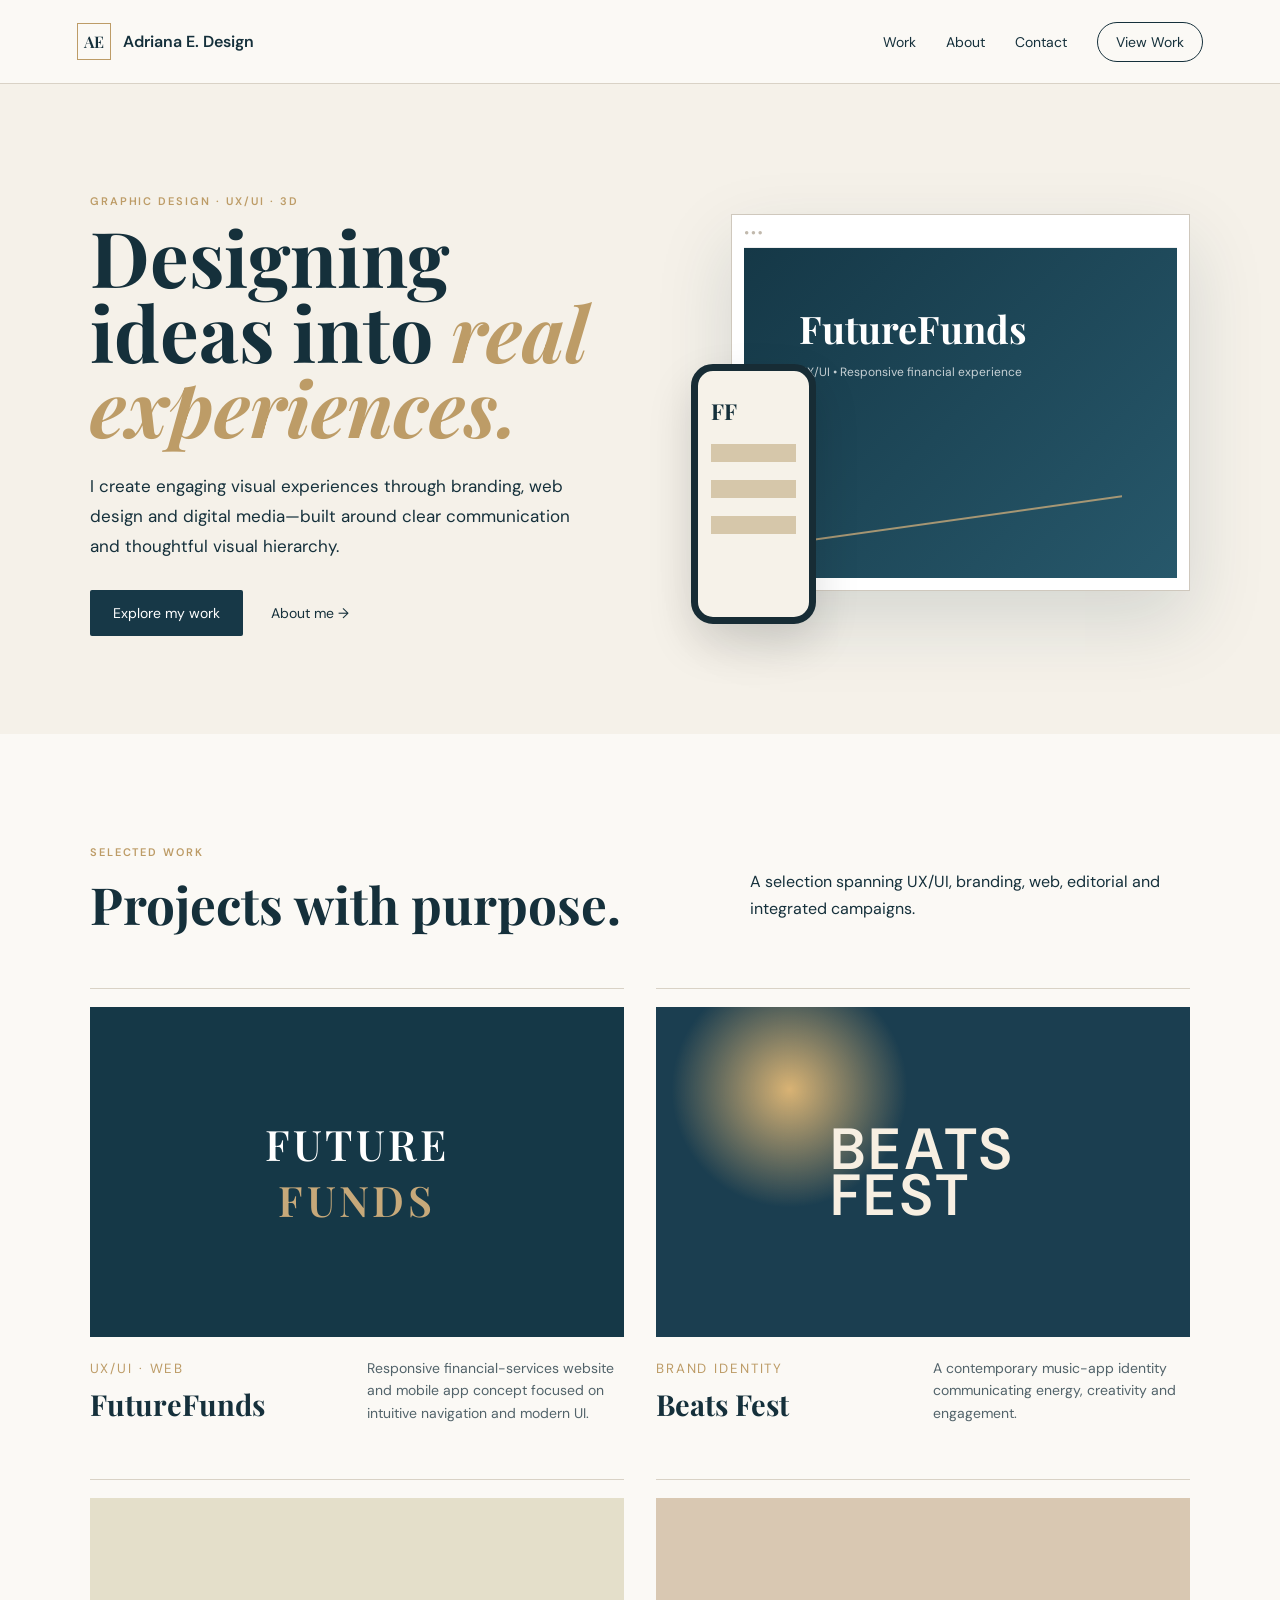
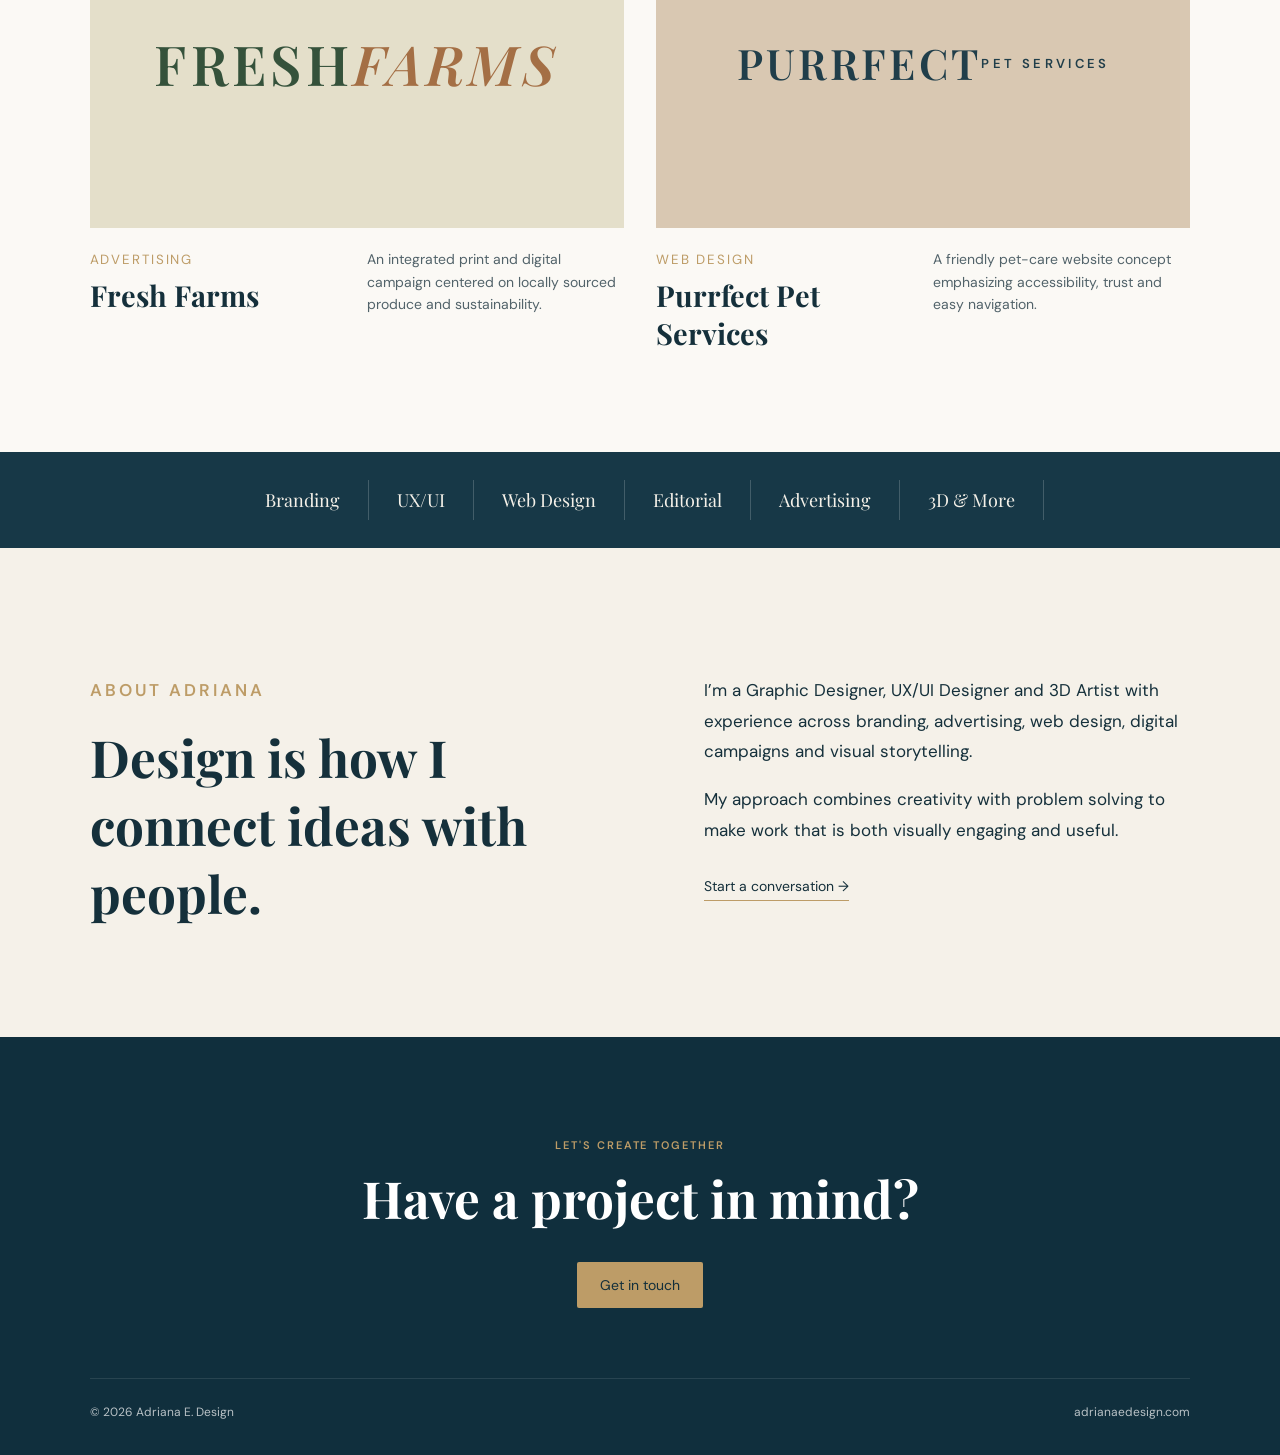
==== index.html @ b7774342 "Add files via upload Add initial Adriana E. Design portfolio website" ====
<!doctype html><html lang="en"><head><meta charset="utf-8"><meta name="viewport" content="width=device-width,initial-scale=1"><title>Adriana E. Design | Graphic & UX/UI Designer</title><meta name="description" content="Adriana E. Design — graphic design, UX/UI, web design and visual experiences."><link rel="stylesheet" href="style.css"></head><body>
<header><a class="brand" href="index.html"><span>AE</span> Adriana E. Design</a><button class="menu" aria-label="Menu">☰</button><nav><a href="#work">Work</a><a href="#about">About</a><a href="mailto:adrianaelizarrarazdesign@gmail.com">Contact</a><a class="pill" href="#work">View Work</a></nav></header>
<main><section class="hero"><div><p class="eyebrow">GRAPHIC DESIGN · UX/UI · 3D</p><h1>Designing ideas into <em>real experiences.</em></h1><p class="lead">I create engaging visual experiences through branding, web design and digital media—built around clear communication and thoughtful visual hierarchy.</p><div class="actions"><a class="button" href="#work">Explore my work</a><a class="textlink" href="#about">About me →</a></div></div><div class="hero-art"><div class="browser"><div class="dots">● ● ●</div><div class="screen"><b>FutureFunds</b><span>UX/UI • Responsive financial experience</span><div class="chart"></div></div></div><div class="phone"><b>FF</b><div></div><div></div><div></div></div></div></section>
<section id="work" class="section"><div class="section-head"><div><p class="eyebrow">SELECTED WORK</p><h2>Projects with purpose.</h2></div><p>A selection spanning UX/UI, branding, web, editorial and integrated campaigns.</p></div><div class="grid">
<article class="card featured"><div class="visual future">FUTURE<span>FUNDS</span></div><div class="meta"><div><small>UX/UI · WEB</small><h3>FutureFunds</h3></div><p>Responsive financial-services website and mobile app concept focused on intuitive navigation and modern UI.</p></div></article>
<article class="card"><div class="visual beats">BEATS<br>FEST</div><div class="meta"><div><small>BRAND IDENTITY</small><h3>Beats Fest</h3></div><p>A contemporary music-app identity communicating energy, creativity and engagement.</p></div></article>
<article class="card"><div class="visual fresh">FRESH<br><i>FARMS</i></div><div class="meta"><div><small>ADVERTISING</small><h3>Fresh Farms</h3></div><p>An integrated print and digital campaign centered on locally sourced produce and sustainability.</p></div></article>
<article class="card"><div class="visual purr">PURRFECT<br><span>PET SERVICES</span></div><div class="meta"><div><small>WEB DESIGN</small><h3>Purrfect Pet Services</h3></div><p>A friendly pet-care website concept emphasizing accessibility, trust and easy navigation.</p></div></article>
</div></section>
<section class="disciplines"><span>Branding</span><span>UX/UI</span><span>Web Design</span><span>Editorial</span><span>Advertising</span><span>3D & More</span></section>
<section id="about" class="about"><div><p class="eyebrow">ABOUT ADRIANA</p><h2>Design is how I connect ideas with people.</h2></div><div><p>I’m a Graphic Designer, UX/UI Designer and 3D Artist with experience across branding, advertising, web design, digital campaigns and visual storytelling.</p><p>My approach combines creativity with problem solving to make work that is both visually engaging and useful.</p><a class="textlink" href="mailto:adrianaelizarrarazdesign@gmail.com">Start a conversation →</a></div></section>
</main><footer><p class="eyebrow">LET'S CREATE TOGETHER</p><h2>Have a project in mind?</h2><a class="button light" href="mailto:adrianaelizarrarazdesign@gmail.com">Get in touch</a><div class="foot"><span>© 2026 Adriana E. Design</span><span>adrianaedesign.com</span></div></footer><script src="script.js"></script></body></html>
---- style.css ----
@import url('https://fonts.googleapis.com/css2?family=DM+Sans:wght@400;500;600&family=Playfair+Display:ital,wght@0,600;1,600&display=swap');
:root{--navy:#173847;--ink:#15303b;--gold:#bd9c67;--ivory:#f5f1e9;--paper:#fbf9f5;--line:#d9d2c6}*{box-sizing:border-box}html{scroll-behavior:smooth}body{margin:0;background:var(--paper);color:var(--ink);font-family:'DM Sans',sans-serif}header{height:84px;display:flex;align-items:center;justify-content:space-between;padding:0 6vw;border-bottom:1px solid var(--line);position:sticky;top:0;background:rgba(251,249,245,.94);backdrop-filter:blur(12px);z-index:10}.brand{font-weight:600;text-decoration:none;color:var(--ink);display:flex;align-items:center;gap:12px}.brand span{border:1px solid var(--gold);padding:7px 6px;font-family:'Playfair Display'}nav{display:flex;align-items:center;gap:30px}nav a,.textlink{color:var(--ink);text-decoration:none;font-size:14px}.pill{border:1px solid var(--ink);border-radius:99px;padding:10px 18px}.menu{display:none;background:none;border:0;font-size:22px}.hero{min-height:650px;padding:90px 7vw;display:grid;grid-template-columns:1fr 1fr;align-items:center;gap:8vw;background:var(--ivory)}.eyebrow{letter-spacing:.18em;font-size:11px;font-weight:600;color:var(--gold)}h1,h2,h3{font-family:'Playfair Display',serif;margin:0}h1{font-size:clamp(48px,6vw,82px);line-height:.98;max-width:760px}h1 em{color:var(--gold)}.lead{font-size:17px;line-height:1.75;max-width:610px;margin:28px 0}.actions{display:flex;align-items:center;gap:28px}.button{display:inline-block;background:var(--navy);color:white;text-decoration:none;padding:14px 23px;border-radius:2px;font-size:14px}.hero-art{height:430px;position:relative}.browser{position:absolute;width:92%;right:0;top:20px;background:white;border:1px solid #cfc8bd;box-shadow:0 30px 70px #17384725;padding:12px}.dots{font-size:8px;color:#c1b9ad;border-bottom:1px solid #eee;padding-bottom:10px}.screen{height:330px;background:linear-gradient(135deg,#153847,#27586b);color:white;padding:55px}.screen b{display:block;font-family:'Playfair Display';font-size:38px}.screen span{display:block;font-size:12px;margin-top:10px;opacity:.75}.chart{margin-top:50px;height:90px;border-bottom:2px solid #c7a97a;transform:skewY(-8deg);opacity:.8}.phone{position:absolute;bottom:0;left:0;width:125px;height:260px;border:7px solid #172c35;border-radius:22px;background:#f6f2e9;box-shadow:0 20px 45px #0002;padding:25px 13px}.phone b{font-family:'Playfair Display';font-size:22px}.phone div{height:18px;background:#d6c7aa;margin-top:18px}.section{padding:100px 7vw}.section-head{display:flex;justify-content:space-between;align-items:end;margin-bottom:50px}.section-head h2,.about h2,footer h2{font-size:clamp(36px,4vw,58px)}.section-head>p{max-width:440px;line-height:1.7}.grid{display:grid;grid-template-columns:1fr 1fr;gap:55px 32px}.card{border-top:1px solid var(--line);padding-top:18px}.visual{height:330px;display:flex;align-items:center;justify-content:center;font-weight:600;letter-spacing:.08em;font-size:42px;overflow:hidden}.future{background:#153847;color:white;font-family:'Playfair Display';flex-direction:column}.future span{color:#c7a97a}.beats{background:radial-gradient(circle at 25% 25%,#d9b374,transparent 25%),#1b3e50;color:#f7efe2;font-size:58px;line-height:.8}.fresh{background:#e4dfca;color:#35523b;font-family:'Playfair Display';font-size:55px}.fresh i{color:#a46f45}.purr{background:#d9c8b2;color:#203e4a;font-family:'Playfair Display';text-align:center}.purr span{font-family:'DM Sans';font-size:13px}.meta{display:grid;grid-template-columns:1fr 1fr;gap:20px;margin-top:20px}.meta small{color:var(--gold);letter-spacing:.14em}.meta h3{font-size:29px;margin-top:7px}.meta p{margin:0;line-height:1.6;font-size:14px;color:#52636a}.disciplines{background:var(--navy);color:#f5f1e9;display:flex;justify-content:center;gap:0;flex-wrap:wrap;padding:28px 5vw}.disciplines span{padding:8px 28px;border-right:1px solid #ffffff30;font-family:'Playfair Display';font-size:18px}.about{padding:110px 7vw;display:grid;grid-template-columns:1fr 1fr;gap:10vw;background:var(--ivory)}.about p{line-height:1.8;font-size:17px}.about .textlink{display:inline-block;margin-top:15px;border-bottom:1px solid var(--gold);padding-bottom:5px}footer{background:#102f3d;color:white;text-align:center;padding:90px 7vw 35px}footer h2{margin:12px 0 30px}.light{background:var(--gold);color:#132f3b}.foot{border-top:1px solid #ffffff25;margin-top:70px;padding-top:25px;display:flex;justify-content:space-between;font-size:12px;opacity:.7}@media(max-width:800px){header{padding:0 5vw}.menu{display:block}nav{display:none;position:absolute;top:84px;left:0;right:0;background:var(--paper);padding:25px;flex-direction:column;border-bottom:1px solid var(--line)}nav.open{display:flex}.hero{grid-template-columns:1fr;padding:65px 6vw}.hero-art{height:350px}.screen{height:270px;padding:40px 30px}.grid{grid-template-columns:1fr}.section-head,.about{display:block}.section-head>p{margin-top:20px}.about>div+div{margin-top:35px}.meta{grid-template-columns:1fr}.visual{height:280px}.foot{gap:15px;flex-direction:column}}
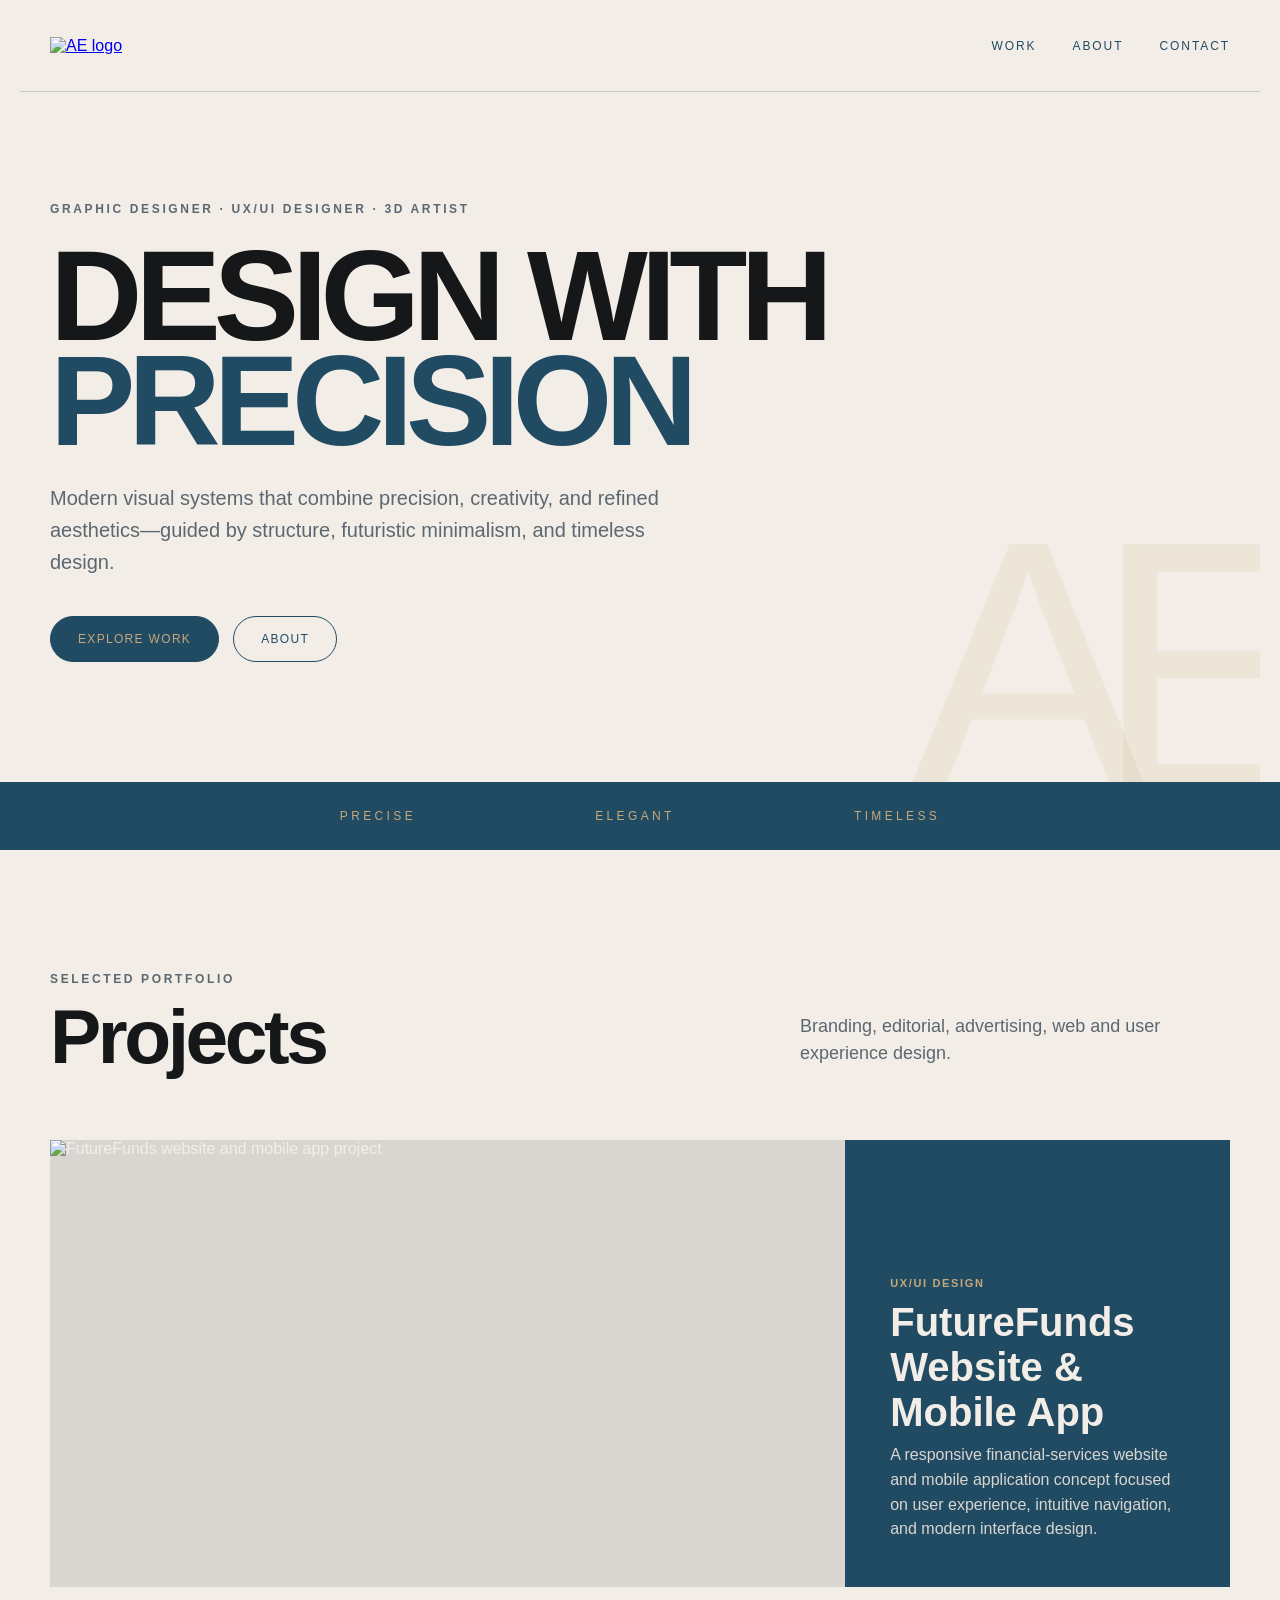
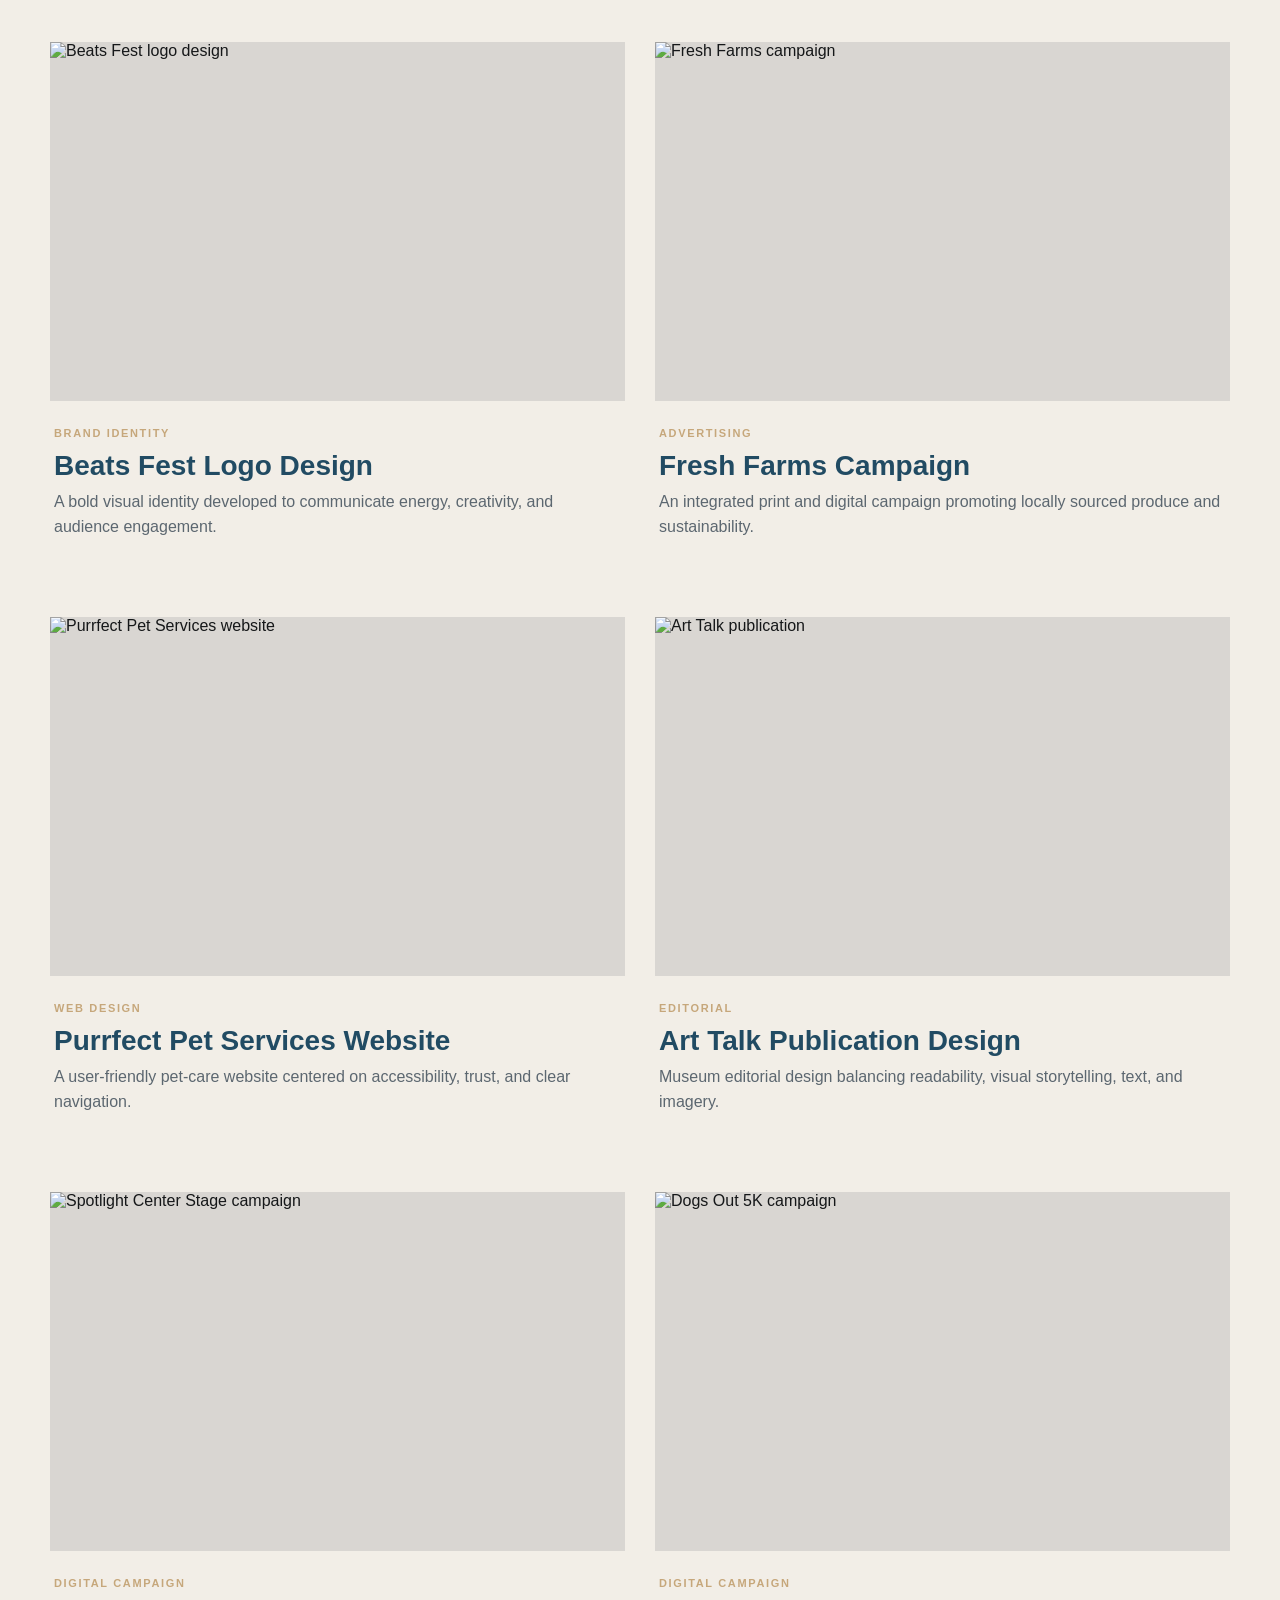
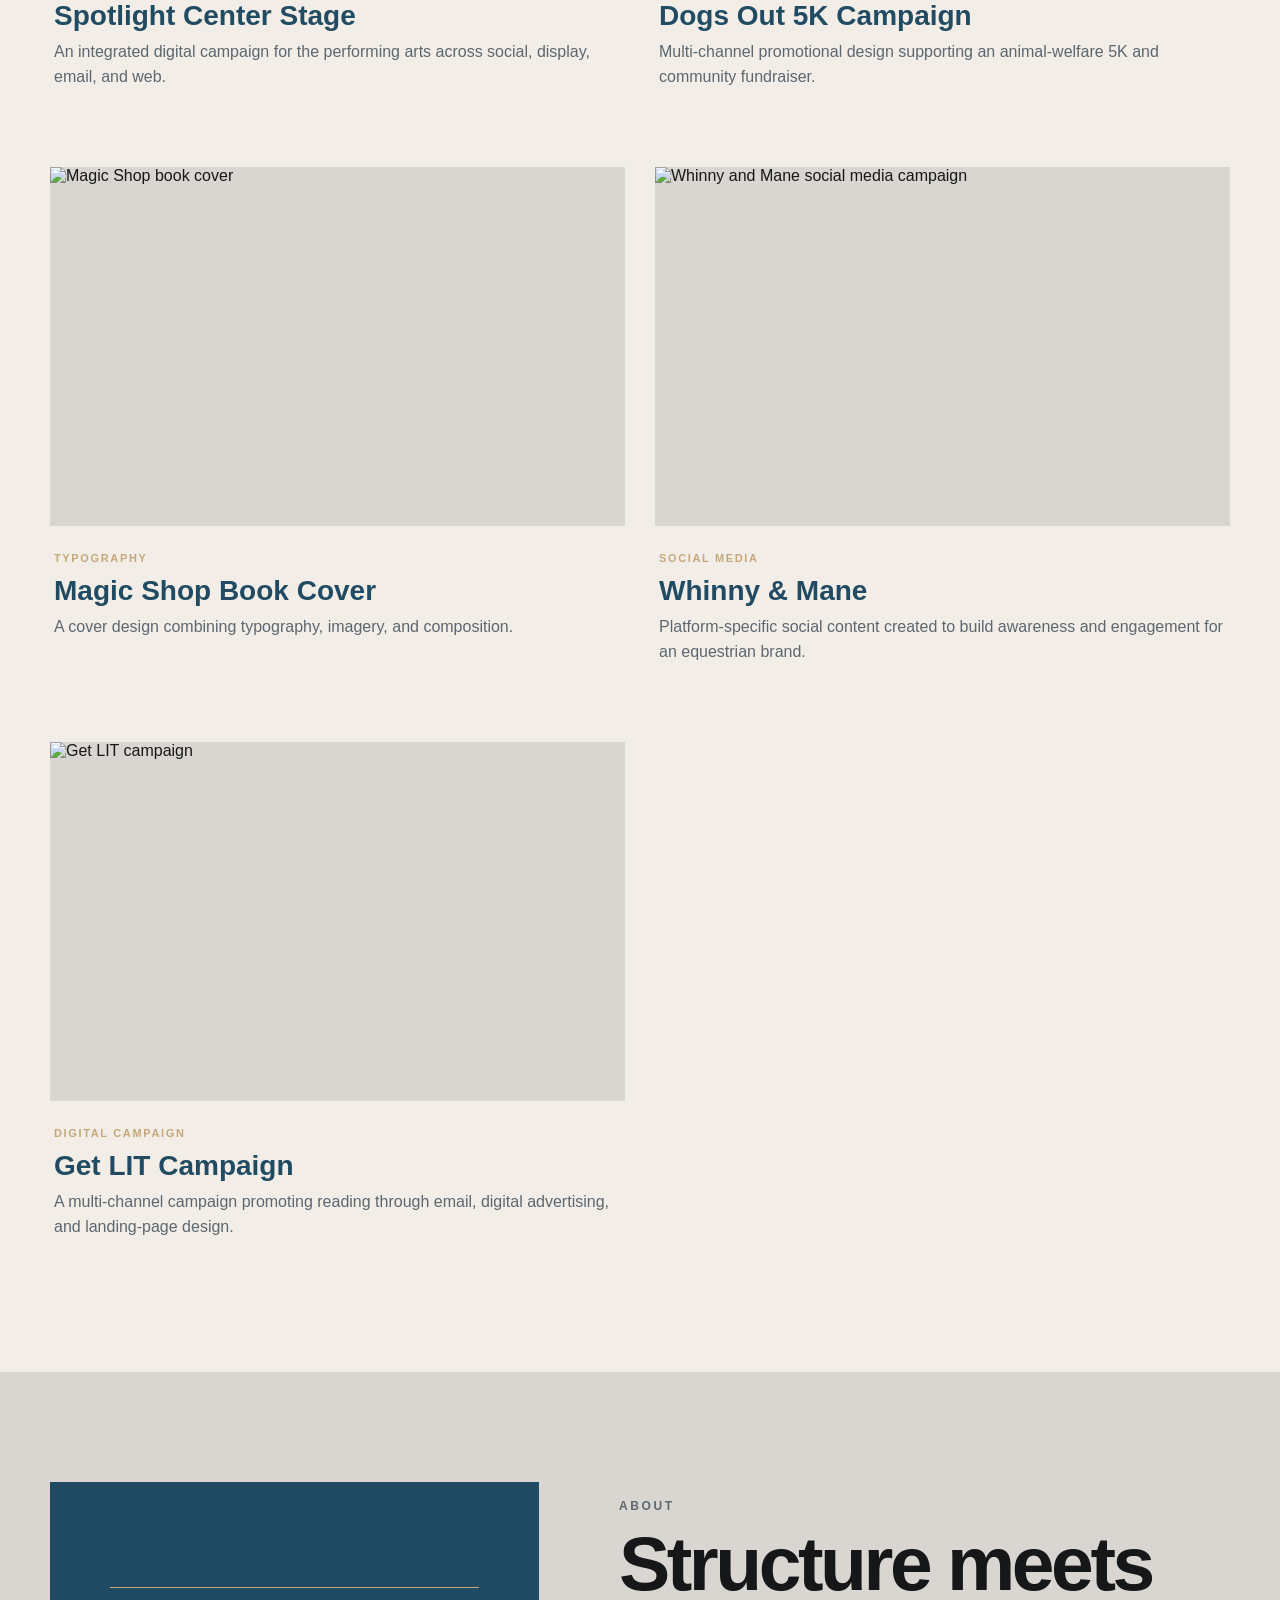
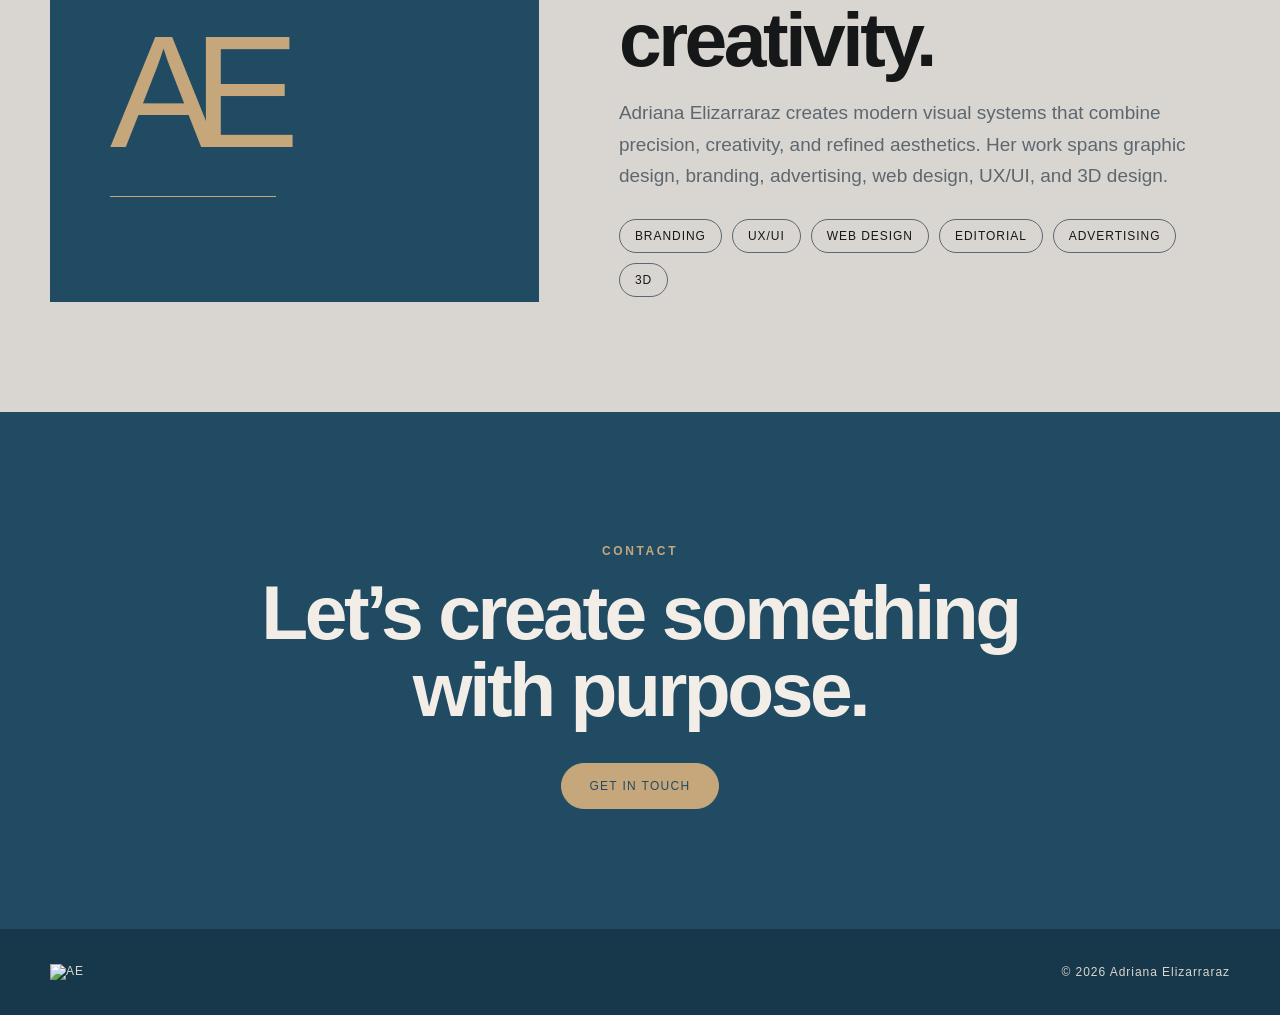
==== commit 2d694e05: "Add files via upload update portfolio to version 2" ====
--- a/index.html
+++ b/index.html
@@ -1,12 +1,21 @@
-<!doctype html><html lang="en"><head><meta charset="utf-8"><meta name="viewport" content="width=device-width,initial-scale=1"><title>Adriana E. Design | Graphic & UX/UI Designer</title><meta name="description" content="Adriana E. Design — graphic design, UX/UI, web design and visual experiences."><link rel="stylesheet" href="style.css"></head><body>
-<header><a class="brand" href="index.html"><span>AE</span> Adriana E. Design</a><button class="menu" aria-label="Menu">☰</button><nav><a href="#work">Work</a><a href="#about">About</a><a href="mailto:adrianaelizarrarazdesign@gmail.com">Contact</a><a class="pill" href="#work">View Work</a></nav></header>
-<main><section class="hero"><div><p class="eyebrow">GRAPHIC DESIGN · UX/UI · 3D</p><h1>Designing ideas into <em>real experiences.</em></h1><p class="lead">I create engaging visual experiences through branding, web design and digital media—built around clear communication and thoughtful visual hierarchy.</p><div class="actions"><a class="button" href="#work">Explore my work</a><a class="textlink" href="#about">About me →</a></div></div><div class="hero-art"><div class="browser"><div class="dots">● ● ●</div><div class="screen"><b>FutureFunds</b><span>UX/UI • Responsive financial experience</span><div class="chart"></div></div></div><div class="phone"><b>FF</b><div></div><div></div><div></div></div></div></section>
-<section id="work" class="section"><div class="section-head"><div><p class="eyebrow">SELECTED WORK</p><h2>Projects with purpose.</h2></div><p>A selection spanning UX/UI, branding, web, editorial and integrated campaigns.</p></div><div class="grid">
-<article class="card featured"><div class="visual future">FUTURE<span>FUNDS</span></div><div class="meta"><div><small>UX/UI · WEB</small><h3>FutureFunds</h3></div><p>Responsive financial-services website and mobile app concept focused on intuitive navigation and modern UI.</p></div></article>
-<article class="card"><div class="visual beats">BEATS<br>FEST</div><div class="meta"><div><small>BRAND IDENTITY</small><h3>Beats Fest</h3></div><p>A contemporary music-app identity communicating energy, creativity and engagement.</p></div></article>
-<article class="card"><div class="visual fresh">FRESH<br><i>FARMS</i></div><div class="meta"><div><small>ADVERTISING</small><h3>Fresh Farms</h3></div><p>An integrated print and digital campaign centered on locally sourced produce and sustainability.</p></div></article>
-<article class="card"><div class="visual purr">PURRFECT<br><span>PET SERVICES</span></div><div class="meta"><div><small>WEB DESIGN</small><h3>Purrfect Pet Services</h3></div><p>A friendly pet-care website concept emphasizing accessibility, trust and easy navigation.</p></div></article>
+<!doctype html><html lang="en"><head><meta charset="utf-8"><meta name="viewport" content="width=device-width,initial-scale=1"><meta name="description" content="Adriana Elizarraraz — Graphic Design, UX/UI and 3D portfolio."><title>Adriana Elizarraraz — Portfolio</title><link rel="stylesheet" href="style.css"></head><body>
+<header class="site-header"><a class="brand" href="#top" aria-label="Home"><img src="assets/ae-logo.png" alt="AE logo"></a><button class="menu" aria-label="Open menu">Menu</button><nav><a href="#work">Work</a><a href="#about">About</a><a href="#contact">Contact</a></nav></header>
+<main id="top">
+<section class="hero"><div class="eyebrow">Graphic Designer · UX/UI Designer · 3D Artist</div><h1>DESIGN WITH<br><span>PRECISION</span></h1><p class="lead">Modern visual systems that combine precision, creativity, and refined aesthetics—guided by structure, futuristic minimalism, and timeless design.</p><div class="actions"><a class="btn primary" href="#work">Explore work</a><a class="btn secondary" href="#about">About</a></div><div class="hero-mark" aria-hidden="true">AE</div></section>
+<section class="principles"><span>Precise</span><span>Elegant</span><span>Timeless</span></section>
+<section id="work" class="work"><div class="section-head"><div><p class="kicker">Selected portfolio</p><h2>Projects</h2></div><p>Branding, editorial, advertising, web and user experience design.</p></div>
+<div class="grid">
+<article class="card feature"><img src="https://campuspress.snhu.edu/gazette/files/2026/06/Future-funds-website-.jpg" alt="FutureFunds website and mobile app project"><div><span>UX/UI Design</span><h3>FutureFunds Website & Mobile App</h3><p>A responsive financial-services website and mobile application concept focused on user experience, intuitive navigation, and modern interface design.</p></div></article>
+<article class="card"><img src="https://campuspress.snhu.edu/gazette/files/2026/06/Logo-BeatFest-1.jpg" alt="Beats Fest logo design"><div><span>Brand Identity</span><h3>Beats Fest Logo Design</h3><p>A bold visual identity developed to communicate energy, creativity, and audience engagement.</p></div></article>
+<article class="card"><img src="https://campuspress.snhu.edu/gazette/files/2026/06/Fresh-Farm-magazine-.jpg" alt="Fresh Farms campaign"><div><span>Advertising</span><h3>Fresh Farms Campaign</h3><p>An integrated print and digital campaign promoting locally sourced produce and sustainability.</p></div></article>
+<article class="card"><img src="https://campuspress.snhu.edu/gazette/files/2026/06/purperfect-mockup-Home.jpg" alt="Purrfect Pet Services website"><div><span>Web Design</span><h3>Purrfect Pet Services Website</h3><p>A user-friendly pet-care website centered on accessibility, trust, and clear navigation.</p></div></article>
+<article class="card"><img src="https://campuspress.snhu.edu/gazette/files/2026/06/Museum-Catalog-RAW2.jpg" alt="Art Talk publication"><div><span>Editorial</span><h3>Art Talk Publication Design</h3><p>Museum editorial design balancing readability, visual storytelling, text, and imagery.</p></div></article>
+<article class="card"><img src="https://campuspress.snhu.edu/gazette/files/2026/06/GRA-358-Module-Three-Social-Media-Ad-Module-3-e1781887057573.jpg" alt="Spotlight Center Stage campaign"><div><span>Digital Campaign</span><h3>Spotlight Center Stage</h3><p>An integrated digital campaign for the performing arts across social, display, email, and web.</p></div></article>
+<article class="card"><img src="https://campuspress.snhu.edu/gazette/files/2026/06/dogsout.-.jpg" alt="Dogs Out 5K campaign"><div><span>Digital Campaign</span><h3>Dogs Out 5K Campaign</h3><p>Multi-channel promotional design supporting an animal-welfare 5K and community fundraiser.</p></div></article>
+<article class="card"><img src="https://campuspress.snhu.edu/gazette/files/2026/06/book-cover-magic-shop-1.jpg" alt="Magic Shop book cover"><div><span>Typography</span><h3>Magic Shop Book Cover</h3><p>A cover design combining typography, imagery, and composition.</p></div></article>
+<article class="card"><img src="https://campuspress.snhu.edu/gazette/files/2026/06/Whinny-and-Mane-facebook.jpg" alt="Whinny and Mane social media campaign"><div><span>Social Media</span><h3>Whinny & Mane</h3><p>Platform-specific social content created to build awareness and engagement for an equestrian brand.</p></div></article>
+<article class="card"><img src="https://campuspress.snhu.edu/gazette/files/2026/06/Get-lit-book-email-blast.jpg" alt="Get LIT campaign"><div><span>Digital Campaign</span><h3>Get LIT Campaign</h3><p>A multi-channel campaign promoting reading through email, digital advertising, and landing-page design.</p></div></article>
 </div></section>
-<section class="disciplines"><span>Branding</span><span>UX/UI</span><span>Web Design</span><span>Editorial</span><span>Advertising</span><span>3D & More</span></section>
-<section id="about" class="about"><div><p class="eyebrow">ABOUT ADRIANA</p><h2>Design is how I connect ideas with people.</h2></div><div><p>I’m a Graphic Designer, UX/UI Designer and 3D Artist with experience across branding, advertising, web design, digital campaigns and visual storytelling.</p><p>My approach combines creativity with problem solving to make work that is both visually engaging and useful.</p><a class="textlink" href="mailto:adrianaelizarrarazdesign@gmail.com">Start a conversation →</a></div></section>
-</main><footer><p class="eyebrow">LET'S CREATE TOGETHER</p><h2>Have a project in mind?</h2><a class="button light" href="mailto:adrianaelizarrarazdesign@gmail.com">Get in touch</a><div class="foot"><span>© 2026 Adriana E. Design</span><span>adrianaedesign.com</span></div></footer><script src="script.js"></script></body></html>
+<section id="about" class="about"><div class="about-art"><div class="line"></div><div class="monogram">AE</div><div class="line short"></div></div><div><p class="kicker">About</p><h2>Structure meets creativity.</h2><p>Adriana Elizarraraz creates modern visual systems that combine precision, creativity, and refined aesthetics. Her work spans graphic design, branding, advertising, web design, UX/UI, and 3D design.</p><div class="skills"><span>Branding</span><span>UX/UI</span><span>Web Design</span><span>Editorial</span><span>Advertising</span><span>3D</span></div></div></section>
+<section id="contact" class="contact"><p class="kicker">Contact</p><h2>Let’s create something with purpose.</h2><a class="btn gold" href="mailto:adrianaelizarrarazdesign@gmail.com">Get in touch</a></section>
+</main><footer><img src="assets/ae-logo.png" alt="AE"><span>© 2026 Adriana Elizarraraz</span></footer><script src="script.js"></script></body></html>
--- a/style.css
+++ b/style.css
@@ -1,2 +1 @@
-@import url('https://fonts.googleapis.com/css2?family=DM+Sans:wght@400;500;600&family=Playfair+Display:ital,wght@0,600;1,600&display=swap');
-:root{--navy:#173847;--ink:#15303b;--gold:#bd9c67;--ivory:#f5f1e9;--paper:#fbf9f5;--line:#d9d2c6}*{box-sizing:border-box}html{scroll-behavior:smooth}body{margin:0;background:var(--paper);color:var(--ink);font-family:'DM Sans',sans-serif}header{height:84px;display:flex;align-items:center;justify-content:space-between;padding:0 6vw;border-bottom:1px solid var(--line);position:sticky;top:0;background:rgba(251,249,245,.94);backdrop-filter:blur(12px);z-index:10}.brand{font-weight:600;text-decoration:none;color:var(--ink);display:flex;align-items:center;gap:12px}.brand span{border:1px solid var(--gold);padding:7px 6px;font-family:'Playfair Display'}nav{display:flex;align-items:center;gap:30px}nav a,.textlink{color:var(--ink);text-decoration:none;font-size:14px}.pill{border:1px solid var(--ink);border-radius:99px;padding:10px 18px}.menu{display:none;background:none;border:0;font-size:22px}.hero{min-height:650px;padding:90px 7vw;display:grid;grid-template-columns:1fr 1fr;align-items:center;gap:8vw;background:var(--ivory)}.eyebrow{letter-spacing:.18em;font-size:11px;font-weight:600;color:var(--gold)}h1,h2,h3{font-family:'Playfair Display',serif;margin:0}h1{font-size:clamp(48px,6vw,82px);line-height:.98;max-width:760px}h1 em{color:var(--gold)}.lead{font-size:17px;line-height:1.75;max-width:610px;margin:28px 0}.actions{display:flex;align-items:center;gap:28px}.button{display:inline-block;background:var(--navy);color:white;text-decoration:none;padding:14px 23px;border-radius:2px;font-size:14px}.hero-art{height:430px;position:relative}.browser{position:absolute;width:92%;right:0;top:20px;background:white;border:1px solid #cfc8bd;box-shadow:0 30px 70px #17384725;padding:12px}.dots{font-size:8px;color:#c1b9ad;border-bottom:1px solid #eee;padding-bottom:10px}.screen{height:330px;background:linear-gradient(135deg,#153847,#27586b);color:white;padding:55px}.screen b{display:block;font-family:'Playfair Display';font-size:38px}.screen span{display:block;font-size:12px;margin-top:10px;opacity:.75}.chart{margin-top:50px;height:90px;border-bottom:2px solid #c7a97a;transform:skewY(-8deg);opacity:.8}.phone{position:absolute;bottom:0;left:0;width:125px;height:260px;border:7px solid #172c35;border-radius:22px;background:#f6f2e9;box-shadow:0 20px 45px #0002;padding:25px 13px}.phone b{font-family:'Playfair Display';font-size:22px}.phone div{height:18px;background:#d6c7aa;margin-top:18px}.section{padding:100px 7vw}.section-head{display:flex;justify-content:space-between;align-items:end;margin-bottom:50px}.section-head h2,.about h2,footer h2{font-size:clamp(36px,4vw,58px)}.section-head>p{max-width:440px;line-height:1.7}.grid{display:grid;grid-template-columns:1fr 1fr;gap:55px 32px}.card{border-top:1px solid var(--line);padding-top:18px}.visual{height:330px;display:flex;align-items:center;justify-content:center;font-weight:600;letter-spacing:.08em;font-size:42px;overflow:hidden}.future{background:#153847;color:white;font-family:'Playfair Display';flex-direction:column}.future span{color:#c7a97a}.beats{background:radial-gradient(circle at 25% 25%,#d9b374,transparent 25%),#1b3e50;color:#f7efe2;font-size:58px;line-height:.8}.fresh{background:#e4dfca;color:#35523b;font-family:'Playfair Display';font-size:55px}.fresh i{color:#a46f45}.purr{background:#d9c8b2;color:#203e4a;font-family:'Playfair Display';text-align:center}.purr span{font-family:'DM Sans';font-size:13px}.meta{display:grid;grid-template-columns:1fr 1fr;gap:20px;margin-top:20px}.meta small{color:var(--gold);letter-spacing:.14em}.meta h3{font-size:29px;margin-top:7px}.meta p{margin:0;line-height:1.6;font-size:14px;color:#52636a}.disciplines{background:var(--navy);color:#f5f1e9;display:flex;justify-content:center;gap:0;flex-wrap:wrap;padding:28px 5vw}.disciplines span{padding:8px 28px;border-right:1px solid #ffffff30;font-family:'Playfair Display';font-size:18px}.about{padding:110px 7vw;display:grid;grid-template-columns:1fr 1fr;gap:10vw;background:var(--ivory)}.about p{line-height:1.8;font-size:17px}.about .textlink{display:inline-block;margin-top:15px;border-bottom:1px solid var(--gold);padding-bottom:5px}footer{background:#102f3d;color:white;text-align:center;padding:90px 7vw 35px}footer h2{margin:12px 0 30px}.light{background:var(--gold);color:#132f3b}.foot{border-top:1px solid #ffffff25;margin-top:70px;padding-top:25px;display:flex;justify-content:space-between;font-size:12px;opacity:.7}@media(max-width:800px){header{padding:0 5vw}.menu{display:block}nav{display:none;position:absolute;top:84px;left:0;right:0;background:var(--paper);padding:25px;flex-direction:column;border-bottom:1px solid var(--line)}nav.open{display:flex}.hero{grid-template-columns:1fr;padding:65px 6vw}.hero-art{height:350px}.screen{height:270px;padding:40px 30px}.grid{grid-template-columns:1fr}.section-head,.about{display:block}.section-head>p{margin-top:20px}.about>div+div{margin-top:35px}.meta{grid-template-columns:1fr}.visual{height:280px}.foot{gap:15px;flex-direction:column}}
+:root{--slate:#5c6770;--navy:#214b63;--gold:#c6a77b;--mist:#d9d6d1;--ivory:#f2eee7;--ink:#151719;--max:1240px}*{box-sizing:border-box}html{scroll-behavior:smooth}body{margin:0;background:var(--ivory);color:var(--ink);font-family:"Source Sans Pro","Helvetica Neue",Arial,sans-serif}.site-header{height:92px;max-width:var(--max);margin:auto;padding:0 30px;display:flex;align-items:center;justify-content:space-between;border-bottom:1px solid rgba(92,103,112,.3)}.brand img{width:88px;height:48px;object-fit:contain}.site-header nav{display:flex;gap:36px}.site-header nav a,.menu{text-transform:uppercase;letter-spacing:.16em;font-size:12px;color:var(--navy);text-decoration:none}.menu{display:none;border:0;background:none}.hero{max-width:var(--max);margin:auto;min-height:690px;padding:110px 30px 80px;position:relative;overflow:hidden}.eyebrow,.kicker{text-transform:uppercase;letter-spacing:.22em;font-size:12px;color:var(--slate);font-weight:700}.hero h1{font-family:"Arial Narrow","Helvetica Neue",Arial,sans-serif;font-stretch:condensed;font-size:clamp(64px,10vw,138px);line-height:.82;letter-spacing:-.055em;margin:28px 0;color:var(--ink);max-width:900px}.hero h1 span{color:var(--navy)}.lead{font-size:20px;line-height:1.6;color:var(--slate);max-width:650px}.actions{display:flex;gap:14px;margin-top:38px}.btn{display:inline-block;padding:15px 27px;border-radius:999px;text-transform:uppercase;letter-spacing:.11em;font-size:12px;text-decoration:none;border:1px solid var(--navy)}.primary{background:var(--navy);color:var(--gold)}.secondary{color:var(--navy)}.hero-mark{position:absolute;right:-20px;bottom:-65px;font-size:360px;line-height:1;font-weight:300;color:rgba(198,167,123,.14);letter-spacing:-.15em}.principles{background:var(--navy);color:var(--gold);display:flex;justify-content:center;gap:min(14vw,180px);padding:27px;text-transform:uppercase;letter-spacing:.28em;font-size:12px}.work{max-width:var(--max);margin:auto;padding:110px 30px}.section-head{display:flex;justify-content:space-between;align-items:end;gap:40px;margin-bottom:55px}.section-head h2,.about h2,.contact h2{font-size:clamp(44px,6vw,78px);letter-spacing:-.045em;line-height:1;margin:10px 0}.section-head>p{max-width:430px;color:var(--slate);font-size:18px;line-height:1.5}.grid{display:grid;grid-template-columns:repeat(2,1fr);gap:55px 30px}.card{margin:0}.card img{display:block;width:100%;aspect-ratio:16/10;object-fit:cover;background:var(--mist);filter:saturate(.9)}.card.feature{grid-column:1/-1;display:grid;grid-template-columns:1.55fr .75fr;background:var(--navy);color:var(--ivory)}.card.feature img{aspect-ratio:16/9;height:100%}.card>div{padding:22px 4px}.card.feature>div{padding:45px;align-self:end}.card span{color:var(--gold);text-transform:uppercase;letter-spacing:.15em;font-size:11px;font-weight:700}.card h3{font-size:28px;margin:9px 0 8px;color:var(--navy)}.card.feature h3{color:var(--ivory);font-size:40px}.card p{color:var(--slate);line-height:1.55;margin:0}.card.feature p{color:var(--mist)}.about{background:var(--mist);display:grid;grid-template-columns:1fr 1.25fr;gap:80px;padding:110px max(30px,calc((100vw - var(--max))/2 + 30px));align-items:center}.about-art{min-height:420px;background:var(--navy);display:flex;flex-direction:column;justify-content:center;padding:60px;overflow:hidden}.monogram{font-size:160px;line-height:1;color:var(--gold);letter-spacing:-.15em}.line{height:1px;background:var(--gold);width:100%;margin:24px 0}.line.short{width:45%}.about p:not(.kicker){font-size:19px;line-height:1.65;color:var(--slate)}.skills{display:flex;flex-wrap:wrap;gap:10px;margin-top:28px}.skills span{border:1px solid var(--slate);border-radius:99px;padding:9px 15px;font-size:12px;text-transform:uppercase;letter-spacing:.08em}.contact{text-align:center;padding:120px 30px;background:var(--navy);color:var(--ivory)}.contact .kicker{color:var(--gold)}.contact h2{max-width:800px;margin:16px auto 35px}.gold{background:var(--gold);color:var(--navy);border-color:var(--gold)}footer{background:#17384a;color:var(--mist);padding:35px max(30px,calc((100vw - var(--max))/2 + 30px));display:flex;justify-content:space-between;align-items:center;font-size:12px;letter-spacing:.08em}footer img{width:62px} @media(max-width:760px){.site-header{height:74px}.site-header nav{display:none;position:absolute;top:74px;left:0;right:0;background:var(--ivory);padding:25px 30px;z-index:5;flex-direction:column}.site-header nav.open{display:flex}.menu{display:block}.hero{padding-top:80px;min-height:580px}.hero-mark{font-size:220px}.principles{gap:25px;justify-content:space-between;font-size:9px}.section-head{display:block}.grid{grid-template-columns:1fr}.card.feature{grid-column:auto;display:block}.card.feature>div{padding:28px}.about{grid-template-columns:1fr;padding:80px 30px;gap:40px}.about-art{min-height:300px}.monogram{font-size:110px}}
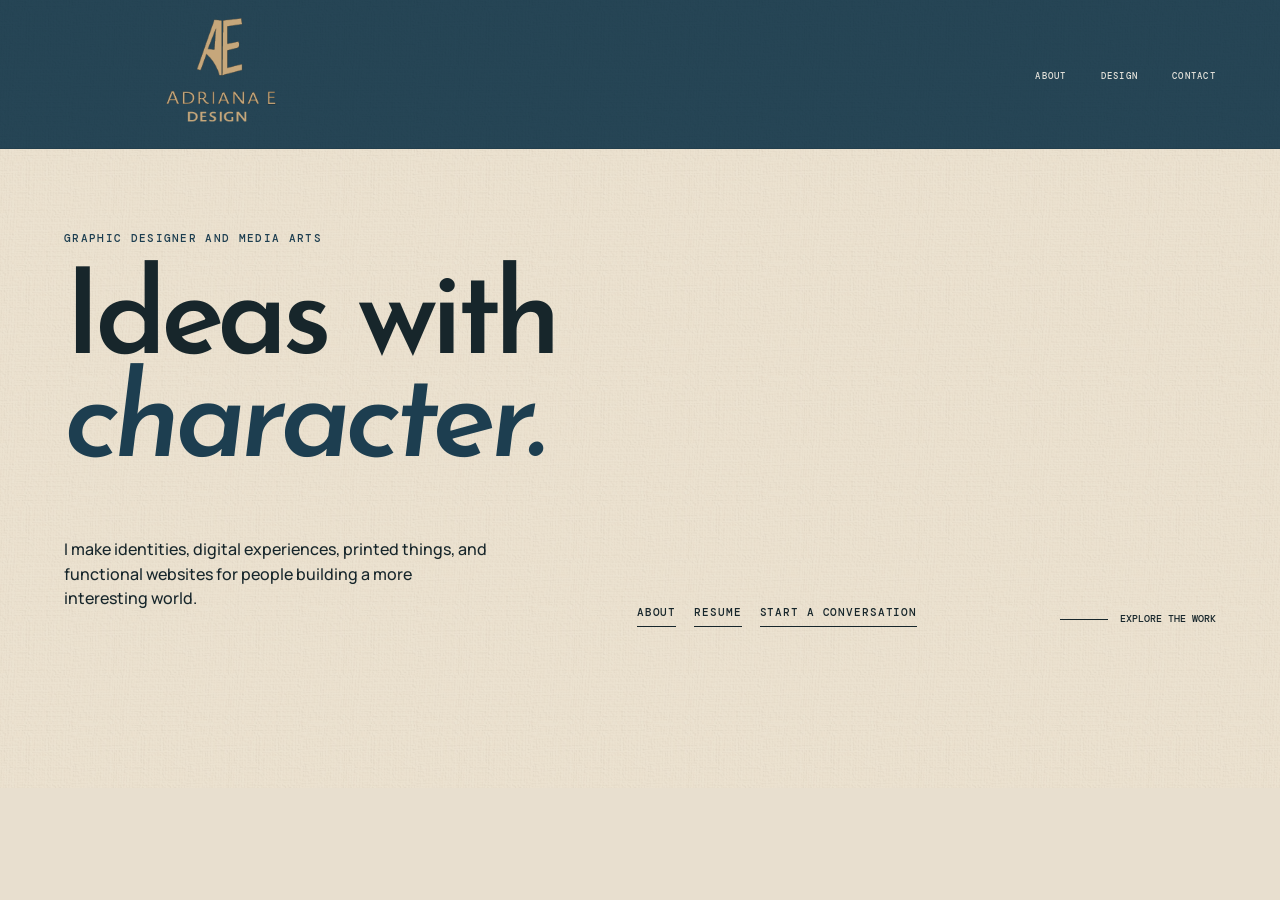
==== commit fd6a5c33: "Set redesigned portfolio as homepage" ====
--- a/index.html
+++ b/index.html
@@ -1,21 +1,131 @@
-<!doctype html><html lang="en"><head><meta charset="utf-8"><meta name="viewport" content="width=device-width,initial-scale=1"><meta name="description" content="Adriana Elizarraraz — Graphic Design, UX/UI and 3D portfolio."><title>Adriana Elizarraraz — Portfolio</title><link rel="stylesheet" href="style.css"></head><body>
-<header class="site-header"><a class="brand" href="#top" aria-label="Home"><img src="assets/ae-logo.png" alt="AE logo"></a><button class="menu" aria-label="Open menu">Menu</button><nav><a href="#work">Work</a><a href="#about">About</a><a href="#contact">Contact</a></nav></header>
-<main id="top">
-<section class="hero"><div class="eyebrow">Graphic Designer · UX/UI Designer · 3D Artist</div><h1>DESIGN WITH<br><span>PRECISION</span></h1><p class="lead">Modern visual systems that combine precision, creativity, and refined aesthetics—guided by structure, futuristic minimalism, and timeless design.</p><div class="actions"><a class="btn primary" href="#work">Explore work</a><a class="btn secondary" href="#about">About</a></div><div class="hero-mark" aria-hidden="true">AE</div></section>
-<section class="principles"><span>Precise</span><span>Elegant</span><span>Timeless</span></section>
-<section id="work" class="work"><div class="section-head"><div><p class="kicker">Selected portfolio</p><h2>Projects</h2></div><p>Branding, editorial, advertising, web and user experience design.</p></div>
-<div class="grid">
-<article class="card feature"><img src="https://campuspress.snhu.edu/gazette/files/2026/06/Future-funds-website-.jpg" alt="FutureFunds website and mobile app project"><div><span>UX/UI Design</span><h3>FutureFunds Website & Mobile App</h3><p>A responsive financial-services website and mobile application concept focused on user experience, intuitive navigation, and modern interface design.</p></div></article>
-<article class="card"><img src="https://campuspress.snhu.edu/gazette/files/2026/06/Logo-BeatFest-1.jpg" alt="Beats Fest logo design"><div><span>Brand Identity</span><h3>Beats Fest Logo Design</h3><p>A bold visual identity developed to communicate energy, creativity, and audience engagement.</p></div></article>
-<article class="card"><img src="https://campuspress.snhu.edu/gazette/files/2026/06/Fresh-Farm-magazine-.jpg" alt="Fresh Farms campaign"><div><span>Advertising</span><h3>Fresh Farms Campaign</h3><p>An integrated print and digital campaign promoting locally sourced produce and sustainability.</p></div></article>
-<article class="card"><img src="https://campuspress.snhu.edu/gazette/files/2026/06/purperfect-mockup-Home.jpg" alt="Purrfect Pet Services website"><div><span>Web Design</span><h3>Purrfect Pet Services Website</h3><p>A user-friendly pet-care website centered on accessibility, trust, and clear navigation.</p></div></article>
-<article class="card"><img src="https://campuspress.snhu.edu/gazette/files/2026/06/Museum-Catalog-RAW2.jpg" alt="Art Talk publication"><div><span>Editorial</span><h3>Art Talk Publication Design</h3><p>Museum editorial design balancing readability, visual storytelling, text, and imagery.</p></div></article>
-<article class="card"><img src="https://campuspress.snhu.edu/gazette/files/2026/06/GRA-358-Module-Three-Social-Media-Ad-Module-3-e1781887057573.jpg" alt="Spotlight Center Stage campaign"><div><span>Digital Campaign</span><h3>Spotlight Center Stage</h3><p>An integrated digital campaign for the performing arts across social, display, email, and web.</p></div></article>
-<article class="card"><img src="https://campuspress.snhu.edu/gazette/files/2026/06/dogsout.-.jpg" alt="Dogs Out 5K campaign"><div><span>Digital Campaign</span><h3>Dogs Out 5K Campaign</h3><p>Multi-channel promotional design supporting an animal-welfare 5K and community fundraiser.</p></div></article>
-<article class="card"><img src="https://campuspress.snhu.edu/gazette/files/2026/06/book-cover-magic-shop-1.jpg" alt="Magic Shop book cover"><div><span>Typography</span><h3>Magic Shop Book Cover</h3><p>A cover design combining typography, imagery, and composition.</p></div></article>
-<article class="card"><img src="https://campuspress.snhu.edu/gazette/files/2026/06/Whinny-and-Mane-facebook.jpg" alt="Whinny and Mane social media campaign"><div><span>Social Media</span><h3>Whinny & Mane</h3><p>Platform-specific social content created to build awareness and engagement for an equestrian brand.</p></div></article>
-<article class="card"><img src="https://campuspress.snhu.edu/gazette/files/2026/06/Get-lit-book-email-blast.jpg" alt="Get LIT campaign"><div><span>Digital Campaign</span><h3>Get LIT Campaign</h3><p>A multi-channel campaign promoting reading through email, digital advertising, and landing-page design.</p></div></article>
-</div></section>
-<section id="about" class="about"><div class="about-art"><div class="line"></div><div class="monogram">AE</div><div class="line short"></div></div><div><p class="kicker">About</p><h2>Structure meets creativity.</h2><p>Adriana Elizarraraz creates modern visual systems that combine precision, creativity, and refined aesthetics. Her work spans graphic design, branding, advertising, web design, UX/UI, and 3D design.</p><div class="skills"><span>Branding</span><span>UX/UI</span><span>Web Design</span><span>Editorial</span><span>Advertising</span><span>3D</span></div></div></section>
-<section id="contact" class="contact"><p class="kicker">Contact</p><h2>Let’s create something with purpose.</h2><a class="btn gold" href="mailto:adrianaelizarrarazdesign@gmail.com">Get in touch</a></section>
-</main><footer><img src="assets/ae-logo.png" alt="AE"><span>© 2026 Adriana Elizarraraz</span></footer><script src="script.js"></script></body></html>
+<!DOCTYPE html>
+<html lang="en">
+<head>
+	<meta charset="UTF-8">
+	<meta name="viewport" content="width=device-width, initial-scale=1.0">
+		<title>Adriana E Design | Visual Designer</title>
+		<meta name="description" content="Adriana E Design is a visual design portfolio for brands, culture, and curious ideas.">
+	<link rel="preconnect" href="https://fonts.googleapis.com">
+	<link rel="preconnect" href="https://fonts.gstatic.com" crossorigin>
+	<link href="https://fonts.googleapis.com/css2?family=DM+Mono:wght@400;500&family=Josefin+Sans:ital,wght@0,300;0,400;0,500;0,600;0,700;1,300;1,400;1,500&family=Manrope:wght@400;500;600;700&display=swap" rel="stylesheet">
+	<style>
+		:root {
+			--ink: #17262b;
+			--paper: #e8dfcf;
+			--cream: #f8f3e9;
+			--blue: #1d3e50;
+			--gold: #c6a77b;
+			--line: rgba(23, 38, 43, .2);
+			--mono: "DM Mono", monospace;
+			--sans: "Manrope", sans-serif;
+			--serif: "Josefin Sans", sans-serif;
+		}
+
+		* { box-sizing: border-box; }
+		html { scroll-behavior: smooth; }
+		body { margin: 0; background: var(--paper); color: var(--ink); font-family: var(--sans); font-weight: 500; line-height: 1.6; }
+		a { color: inherit; text-decoration: none; }
+		img { display: block; width: 100%; object-fit: cover; }
+		button { color: inherit; font: inherit; }
+
+		.site-header { align-items: center; background-color: var(--blue); background-image: linear-gradient(rgba(29, 62, 80, .96), rgba(29, 62, 80, .96)), url("images/Final projects photos/texture image background.jpg"); background-repeat: repeat; background-size: auto, 115px 115px; border-bottom: 1px solid rgba(23, 38, 43, 0.18); display: flex; flex-direction: row; gap: 24px; justify-content: space-between; margin: 0 auto; max-width: 1480px; padding: 20px 5vw 18px; width: 100%; }
+		.wordmark { align-items: center; display: flex; justify-content: center; margin: 0; max-width: 320px; min-width: 180px; transform: translateY(-2px); width: clamp(240px, 26vw, 340px); }
+		.brand-logo { display: block; height: auto; margin: 0 auto; max-height: 110px; object-fit: contain; width: auto; }
+		.nav { align-items: center; display: flex; flex-wrap: wrap; font-family: var(--mono); font-size: clamp(9px, .7vw, 11px); gap: 34px; justify-content: flex-end; letter-spacing: .22em; margin: 0; text-transform: uppercase; }
+		.nav a { color: rgba(248, 243, 233, 0.9); letter-spacing: .14em; padding: 8px 0 6px; position: relative; transition: color .2s ease, opacity .2s ease; }
+		.nav a::after { background: var(--gold); bottom: 0; content: ""; height: 1px; left: 0; position: absolute; transform: scaleX(0); transform-origin: center; transition: transform .2s ease; width: 100%; }
+		.nav a:hover::after, .nav a.current::after { transform: scaleX(1); }
+		.nav a:hover, .nav a.current { color: var(--cream); }
+
+		.hero { background-color: var(--paper); background-image: linear-gradient(rgba(232, 223, 207, .86), rgba(232, 223, 207, .86)), url("images/Final projects photos/texture image background.jpg"); background-repeat: repeat; background-size: auto, 115px 115px; min-height: 71vh; padding: 9vh 5vw 7vh; position: relative; }
+		.eyebrow, .section-label { color: var(--blue); font-family: var(--mono); font-size: 11px; letter-spacing: .12em; text-transform: uppercase; }
+		.hero h1 { font-family: var(--serif); font-size: clamp(58px, 9.3vw, 142px); font-weight: 600; letter-spacing: -.055em; line-height: .87; margin: 24px 0 42px; max-width: 960px; }
+		.hero h1 em { color: var(--blue); font-style: italic; }
+		.hero-bottom { align-items: end; display: flex; justify-content: space-between; gap: 28px; }
+		.hero-intro { font-size: 16px; line-height: 1.55; font-weight: 500; max-width: 430px; }
+		.hero-links { display: flex; align-items: center; gap: 18px; flex-wrap: wrap; justify-content: flex-end; }
+		.hero-links .text-link { border-bottom: 1px solid var(--ink); display: inline-block; font-family: var(--mono); font-size: 11px; padding-bottom: 5px; text-transform: uppercase; }
+		.scroll-note { align-items: center; display: flex; font-family: var(--mono); font-size: 10px; gap: 12px; text-transform: uppercase; }
+		.scroll-note::before { background: var(--ink); content: ""; height: 1px; width: 48px; }
+
+		.work { background: var(--cream); padding: 92px 5vw 110px; }
+		.section-heading { align-items: end; display: flex; justify-content: space-between; margin-bottom: 34px; }
+		.section-heading h2 { font-family: var(--serif); font-size: clamp(40px, 5vw, 72px); font-weight: 600; letter-spacing: -.05em; line-height: .95; margin: 10px 0 0; }
+		.filters { display: flex; flex-wrap: wrap; gap: 8px; justify-content: end; }
+		.filter { background: transparent; border: 1px solid var(--line); border-radius: 100px; cursor: pointer; font-family: var(--mono); font-size: 10px; padding: 9px 14px; text-transform: uppercase; transition: background .2s ease, color .2s ease; }
+		.filter:hover, .filter.active { background: var(--ink); color: var(--cream); }
+		.project-grid { display: grid; gap: 42px 20px; grid-template-columns: repeat(12, 1fr); }
+		.project { cursor: pointer; grid-column: span 4; }
+		.project:nth-child(2), .project:nth-child(5) { grid-column: span 8; }
+		.project:nth-child(3), .project:nth-child(6) { grid-column: span 4; }
+		.project-image { background: var(--paper); overflow: hidden; }
+		.project:nth-child(1) .project-image, .project:nth-child(4) .project-image { aspect-ratio: 4 / 5; }
+		.project:nth-child(2) .project-image, .project:nth-child(5) .project-image { aspect-ratio: 16 / 9; }
+		.project:nth-child(3) .project-image, .project:nth-child(6) .project-image { aspect-ratio: 1 / 1; }
+		.project-image img { height: 100%; object-fit: contain; transition: transform .55s cubic-bezier(.2,.7,.2,1); }
+		.project:hover .project-image img { transform: scale(1.045); }
+		.project-meta { align-items: start; display: flex; justify-content: space-between; padding-top: 13px; }
+		.project-title { font-family: var(--serif); font-size: 24px; font-weight: 600; line-height: 1; }
+		.project-type { font-family: var(--mono); font-size: 10px; letter-spacing: .04em; margin-top: 5px; text-align: right; text-transform: uppercase; }
+		.project.is-hidden { display: none; }
+
+		.about { background: var(--gold); display: grid; gap: 10vw; grid-template-columns: 1fr 1fr; padding: 105px 5vw; }
+		.about h2 { font-family: var(--serif); font-size: clamp(44px, 6vw, 84px); font-weight: 600; letter-spacing: -.06em; line-height: .92; margin: 8px 0 0; }
+		.about-copy { font-size: 18px; line-height: 1.55; font-weight: 500; max-width: 480px; padding-top: 38px; }
+		.about-copy p { margin: 0 0 28px; }
+		.text-link { border-bottom: 1px solid var(--ink); display: inline-block; font-family: var(--mono); font-size: 11px; letter-spacing: .08em; padding-bottom: 5px; text-transform: uppercase; }
+
+		.contact { background-image: linear-gradient(rgba(29, 29, 27, .1), rgba(29, 29, 27, .1)), url("images/Final projects photos/background style .jpg"); background-position: center; background-size: cover; color: var(--cream); padding: 100px 5vw 34px; }
+		.contact h2 { font-family: var(--serif); font-size: clamp(52px, 9vw, 130px); font-weight: 600; letter-spacing: -.06em; line-height: .87; margin: 18px 0 70px; max-width: 850px; }
+		.contact-row { align-items: end; border-top: 1px solid rgba(250,248,242,.45); display: flex; justify-content: space-between; padding-top: 22px; }
+		.contact-row a { border-bottom: 1px solid rgba(250,248,242,.7); font-family: var(--mono); font-size: 12px; padding-bottom: 4px; }
+		.contact-row small { font-family: var(--mono); font-size: 10px; text-transform: uppercase; }
+
+		@media (max-width: 720px) {
+			.site-header { gap: 12px; padding: 22px 5vw 18px; }
+			.wordmark { transform: translateY(-3px); width: clamp(240px, 68vw, 340px); }
+			.nav { font-size: 10px; gap: 10px 16px; letter-spacing: .1em; width: 100%; }
+			.hero { min-height: 75vh; padding-top: 14vh; }
+			.hero-bottom, .section-heading, .contact-row { align-items: start; flex-direction: column; gap: 24px; }
+			.hero-links { justify-content: flex-start; }
+			.scroll-note { display: none; }
+			.work { padding: 72px 5vw 80px; }
+			.filters { justify-content: start; }
+			.project, .project:nth-child(2), .project:nth-child(3), .project:nth-child(5), .project:nth-child(6) { grid-column: span 12; }
+			.project:nth-child(n) .project-image { aspect-ratio: 4 / 3; }
+			.about { gap: 20px; grid-template-columns: 1fr; padding: 76px 5vw; }
+			.about-copy { padding-top: 0; }
+			.contact { padding-top: 78px; }
+			.contact h2 { margin-bottom: 66px; }
+		}
+	</style>
+</head>
+<body>
+	<header class="site-header">
+		<a class="wordmark" href="#top"><img class="brand-logo" src="images/log new version gold triangle 3 of 3 .png" alt="Adriana Elzarraraz"></a>
+		<nav class="nav" aria-label="Main navigation">
+			<a href="about.html">About</a>
+			<a href="design.html">Design</a>
+			<a href="contact.html">Contact</a>
+		</nav>
+	</header>
+
+	<main id="top">
+		<section class="hero">
+			<div class="eyebrow">Graphic Designer and Media Arts</div>
+			<h1>Ideas with<br><em>character.</em></h1>
+			<div class="hero-bottom">
+				<p class="hero-intro">I make identities, digital experiences, printed things, and functional websites for people building a more interesting world.</p>
+				<div class="hero-links">
+					<a class="text-link" href="about.html">About</a>
+					<a class="text-link" href="Documents/Resume%20web.pdf" target="_blank" rel="noopener">Resume</a>
+					<a class="text-link" href="contact.html">Start a conversation</a>
+				</div>
+				<span class="scroll-note">Explore the work</span>
+			</div>
+		</section>
+
+	</main>
+
+</body>
+</html>
